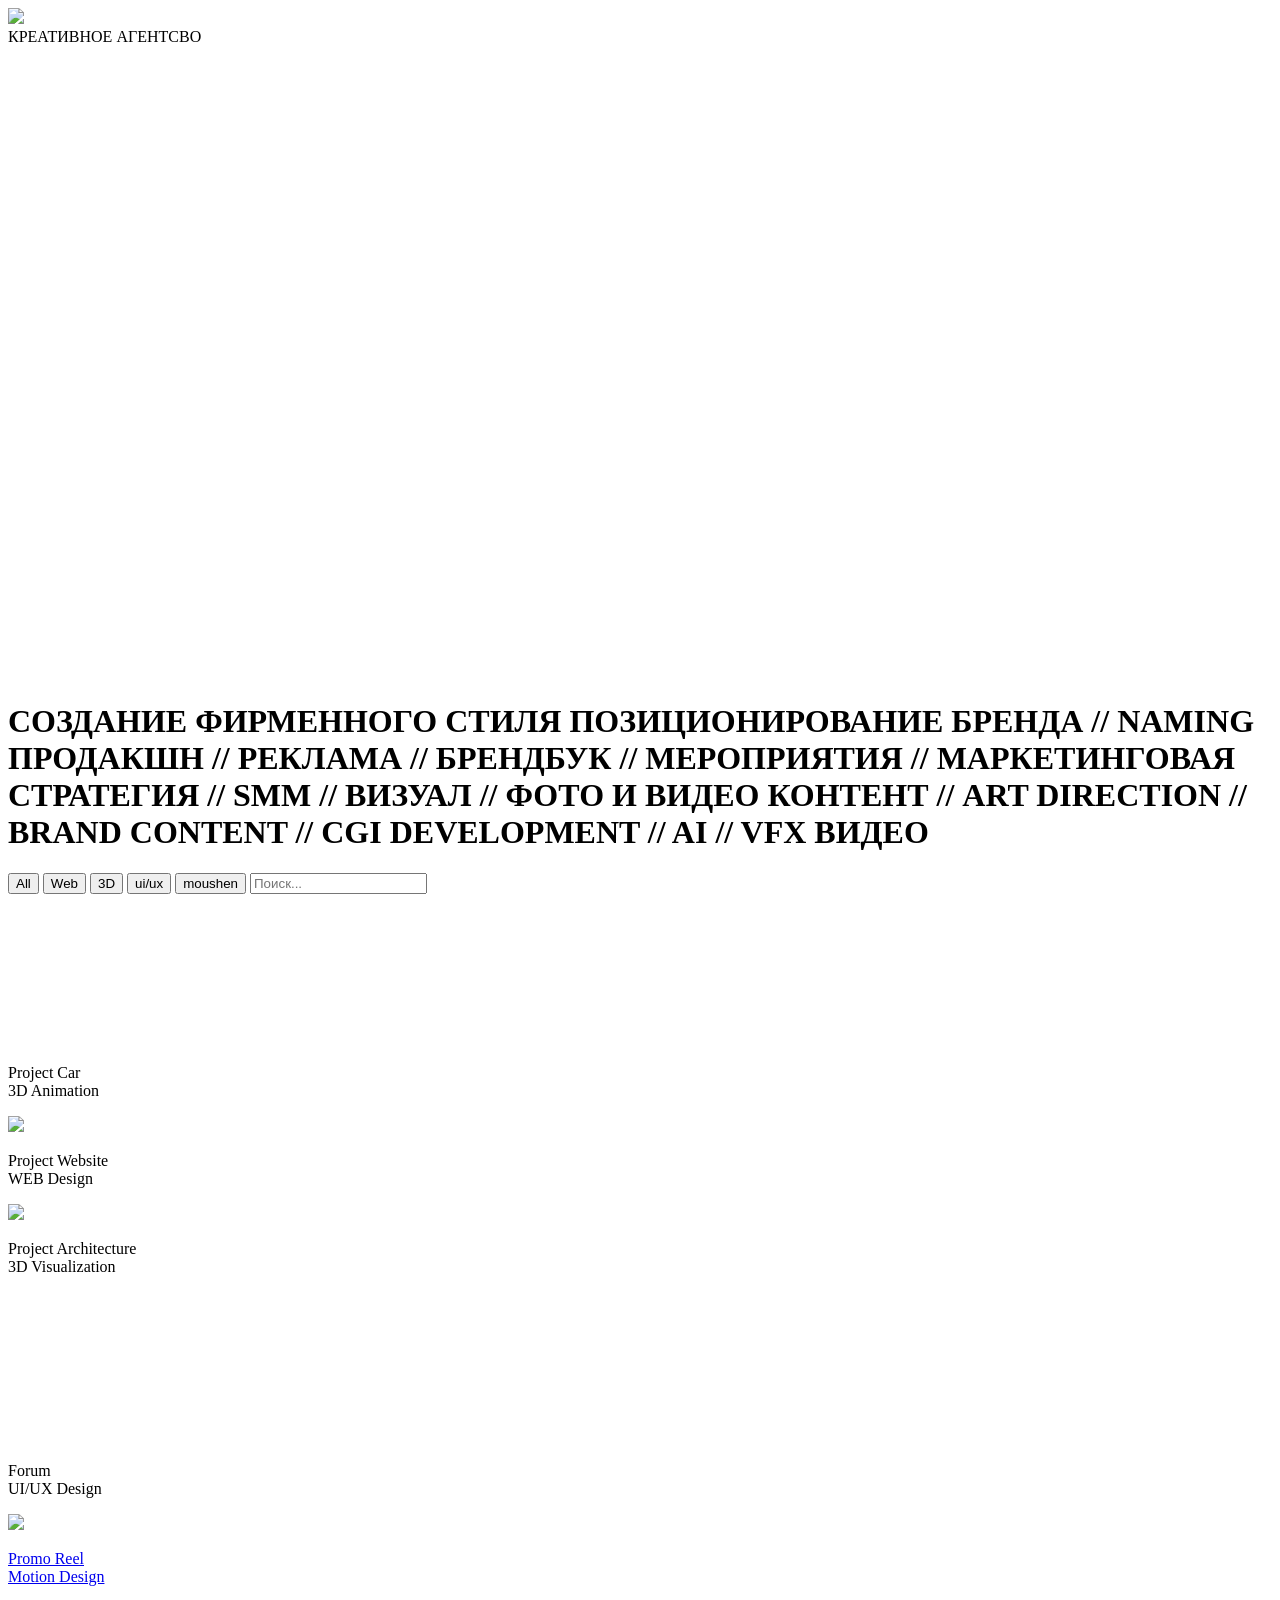
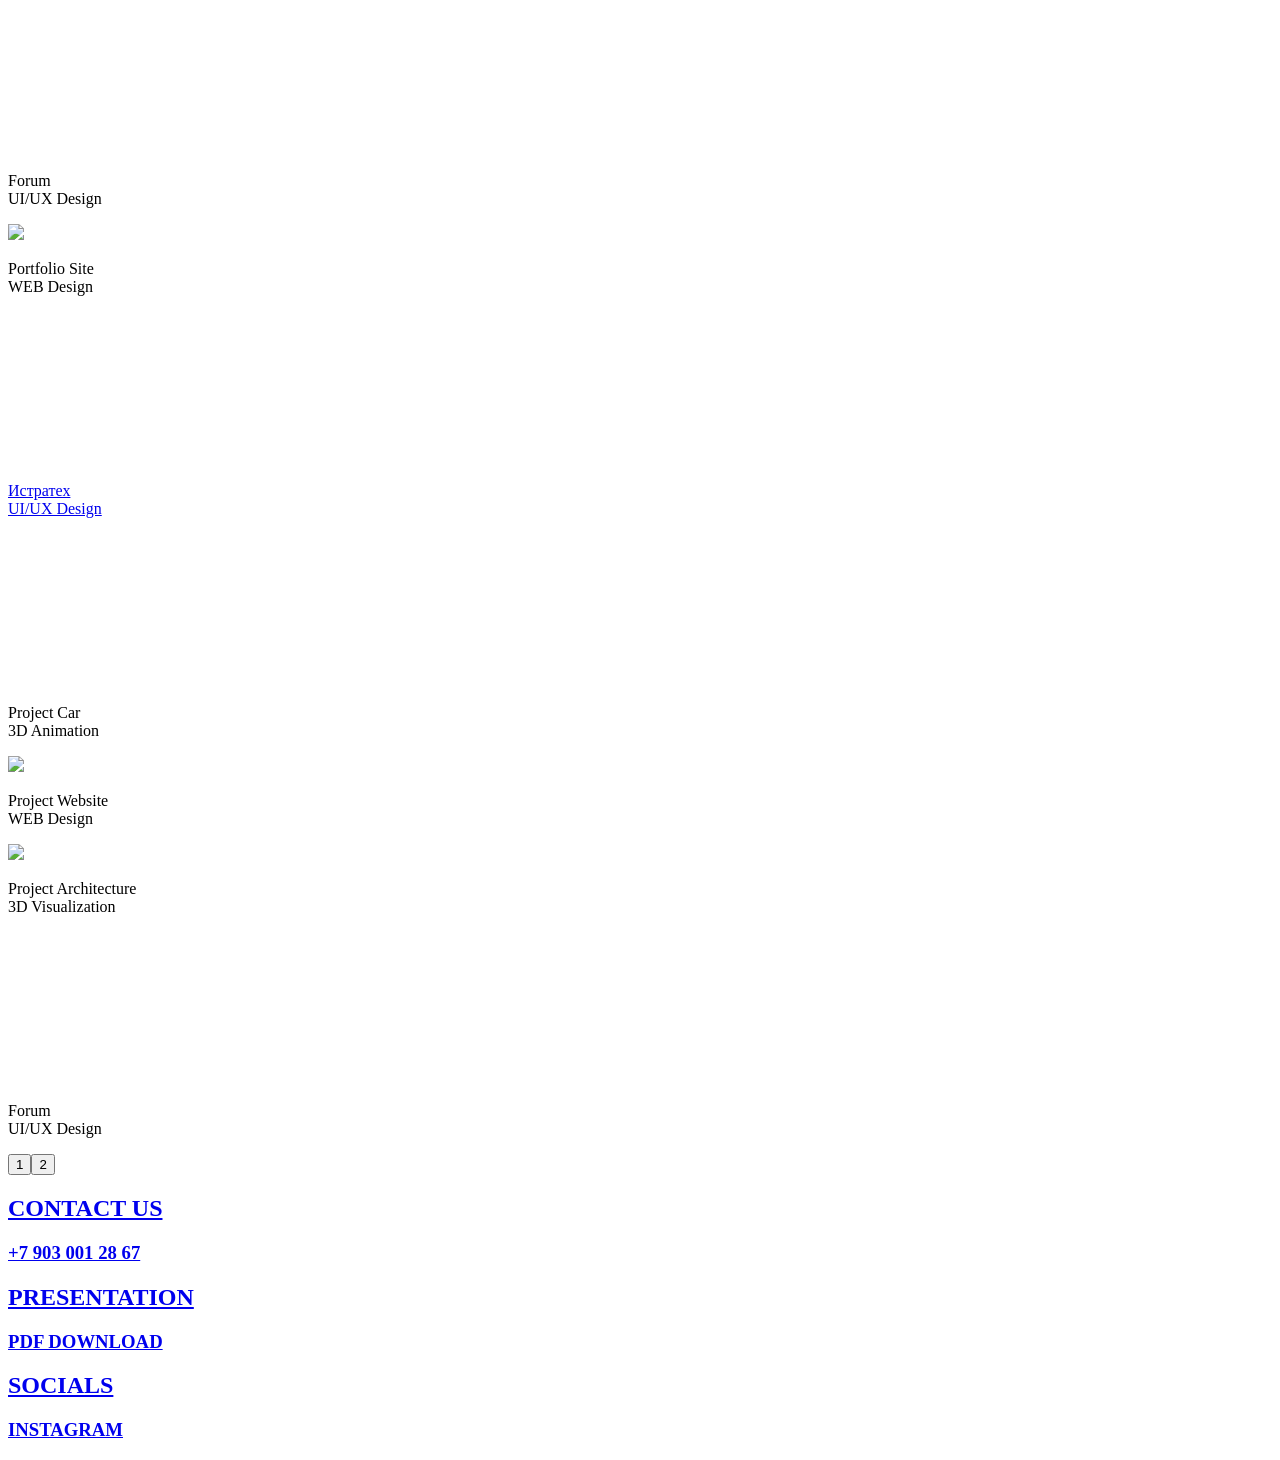
==== Index.html @ 59c6a4c3 "Add files via upload" ====
<!DOCTYPE html>
<html lang="en">

<head>
  <meta charset="UTF-8">
  <link rel='stylesheet' href='main_style.css'>
  <link rel="preconnect" href="https://fonts.googleapis.com">
  <link rel="preconnect" href="https://fonts.gstatic.com" crossorigin>
  <link href="https://fonts.googleapis.com/css2?family=EB+Garamond:ital,wght@0,400..800;1,400..800&display=swap"
    rel="stylesheet">
  <meta name="viewport" content="width = device-width, initial-scale=1.0, maximum-scale=1.0, user-scalable=0">

</head>

<body>

  <header>
    <a href="#">
      <div class="Logo_header">
        <img src="Projects/logo.svg" width="100%">
      </div>
    </a>
    <div class="header_text">КРЕАТИВНОЕ АГЕНТСВО</div>
  </header>

  <div class='main-block'>
    <div class='blocks'>
      <div class="Photo_full_screen">
        <video class="vertical-video" autoplay loop muted playsinline width="100%">
          <source src="Projects/Video_back0001-0250.mp4" type="video/mp4">
        </video>
      </div>
    </div>
    <div class='blocks'>
      <div class="ABOUT_US">
        <h1>СОЗДАНИЕ ФИРМЕННОГО СТИЛЯ ПОЗИЦИОНИРОВАНИЕ БРЕНДА // NAMING ПРОДАКШН // РЕКЛАМА // БРЕНДБУК //
          МЕРОПРИЯТИЯ // МАРКЕТИНГОВАЯ СТРАТЕГИЯ // SMM // ВИЗУАЛ // ФОТО И ВИДЕО КОНТЕНТ // ART DIRECTION //
          BRAND CONTENT // CGI DEVELOPMENT // AI // VFX ВИДЕО
        </h1>
      </div>
    </div>
  </div>

  <div class="container">
    <div class="filters">
      <button class="filter-btn active" data-filter="all">All</button>
      <button class="filter-btn" data-filter="web">Web</button>
      <button class="filter-btn" data-filter="3d">3D</button>
      <button class="filter-btn" data-filter="uiux">ui/ux</button>
      <button class="filter-btn" data-filter="motion">moushen</button>
      <input type="text" id="search-input" placeholder="Поиск..." />
    </div>

    <div class="gallery">
      <div class="project" data-category="3d">
        <div class="content_container"><video autoplay loop muted playsinline>
            <source src="Projects/Video_back0001-0250.mp4" type="video/mp4">
          </video></div>
        <p>Project Car<br><span>3D Animation</span></p>
      </div>
      <div class="project" data-category="web">
        <div class="content_container"><img src="Projects/Масло4.jpg" width="100%"></div>
        <p>Project Website<br><span>WEB Design</span></p>
      </div>
      <div class="project" data-category="3d">
        <div class="content_container"><img src="Projects/MR.png"></div>
        <p>Project Architecture<br><span>3D Visualization</span></p>
      </div>
      <div class="project" data-category="uiux">
        <div class="content_container"><video autoplay loop muted playsinline>
            <source src="Projects/FINAL.mp4" type="video/mp4">
          </video></div>
        <p>Forum<br><span>UI/UX Design</span></p>
      </div>
      <a href="#">
        <div class="project" data-category="motion">
          <div class="content_container"><img src="Projects/Tonko.jpg" height="100%"></div>
          <p>Promo Reel<br><span>Motion Design</span></p>
        </div>
      </a>
      <div class="project" data-category="uiux">
        <div class="content_container"><video autoplay loop muted playsinline>
            <source src="Projects/ТЕСТ САМОЛЕТ0300-0675.mp4" type="video/mp4">
          </video></div>
        <p>Forum<br><span>UI/UX Design</span></p>
      </div>
      <div class="project" data-category="web">
        <div class="content_container"><img src="Projects/noroot.png"></div>
        <p>Portfolio Site<br><span>WEB Design</span></p>
      </div>
      <a href="Project_page/Index.html">
        <div class="project" data-category="uiux">
          <div class="content_container"><video autoplay loop muted playsinline>
              <source src="Projects/11111110001-0126.mp4" type="video/mp4">
            </video></div>
          <p>Истратех<br><span>UI/UX Design</span></p>
        </div>
      </a>
      <div class="project" data-category="3d">
        <div class="content_container"><video autoplay loop muted playsinline>
            <source src="Projects/Video_back0001-0250.mp4" type="video/mp4">
          </video></div>
        <p>Project Car<br><span>3D Animation</span></p>
      </div>
      <div class="project" data-category="web">
        <div class="content_container"><img src="Projects/Масло4.jpg" width="100%"></div>
        <p>Project Website<br><span>WEB Design</span></p>
      </div>
      <div class="project" data-category="3d">
        <div class="content_container"><img src="Projects/MR.png"></div>
        <p>Project Architecture<br><span>3D Visualization</span></p>
      </div>
      <div class="project" data-category="uiux">
        <div class="content_container"><video autoplay loop muted playsinline>
            <source src="Projects/FINAL.mp4" type="video/mp4">
          </video></div>
        <p>Forum<br><span>UI/UX Design</span></p>
      </div>
      <a href="#">
        <div class="project" data-category="motion">
          <div class="content_container"><img src="Projects/Tonko.jpg" height="100%"></div>
          <p>Promo Reel<br><span>Motion Design</span></p>
        </div>
      </a>
      <div class="project" data-category="uiux">
        <div class="content_container"><video autoplay loop muted playsinline>
            <source src="Projects/ТЕСТ САМОЛЕТ0300-0675.mp4" type="video/mp4">
          </video></div>
        <p>Forum<br><span>UI/UX Design</span></p>
      </div>
      <div class="project" data-category="web">
        <div class="content_container"><img src="Projects/noroot.png"></div>
        <p>Portfolio Site<br><span>WEB Design</span></p>
      </div>
      <a href="Project_page/Index.html">
        <div class="project" data-category="uiux">
          <div class="content_container"><video autoplay loop muted playsinline>
              <source src="Projects/11111110001-0126.mp4" type="video/mp4">
            </video></div>
          <p>Истратех<br><span>UI/UX Design</span></p>
        </div>
      </a>
    </div>

    <div class="pagination-container" id="pagination"></div>
  </div>

  <div class="custom-cursor"></div>

  <script>
    const filterButtons = document.querySelectorAll(".filter-btn");
    const searchInput = document.querySelector("#search-input");
    const projects = document.querySelectorAll(".project");
    const paginationContainer = document.querySelector("#pagination");

    let currentFilter = "all";
    let currentPage = 1;
    const itemsPerPage = 12; // Установите, сколько проектов показывать на странице

    function filterProjects() {
      const searchTerm = searchInput.value.toLowerCase();

      // 1. Сначала фильтруем по категории и поиску
      const filteredProjects = Array.from(projects).filter(project => {
        const category = project.dataset.category.toLowerCase();
        const text = project.innerText.toLowerCase();
        const matchesCategory = currentFilter === "all" || category === currentFilter;
        const matchesSearch = text.includes(searchTerm);
        return matchesCategory && matchesSearch;
      });

      // 2. Считаем страницы
      const totalPages = Math.ceil(filteredProjects.length / itemsPerPage);

      // Скрываем все проекты
      projects.forEach(project => {
        const el = project.parentElement.tagName === 'A' ? project.parentElement : project;
        el.style.display = "none";
        el.style.opacity = "0";
      });

      // 3. Показываем только те, что попадают в текущую страницу
      const start = (currentPage - 1) * itemsPerPage;
      const end = start + itemsPerPage;
      const projectsToDisplay = filteredProjects.slice(start, end);

      projectsToDisplay.forEach((project, index) => {
        const el = project.parentElement.tagName === 'A' ? project.parentElement : project;
        el.style.display = "block";
        setTimeout(() => {
          el.style.opacity = "1";
          el.style.transform = "scale(1)";
        }, index * 50);
      });

      renderPagination(totalPages);
    }

    function renderPagination(total) {
      paginationContainer.innerHTML = "";
      if (total <= 1) return; // Не рисуем, если страница одна

      for (let i = 1; i <= total; i++) {
        const btn = document.createElement("button");
        btn.classList.add("page-num");
        if (i === currentPage) btn.classList.add("active");
        btn.innerText = i;
        btn.addEventListener("click", () => {
          currentPage = i;
          filterProjects();
          window.scrollTo({ top: document.querySelector('.container').offsetTop - 50, behavior: 'smooth' });
        });
        paginationContainer.appendChild(btn);
      }
    }

    // === СОБЫТИЯ ===
    filterButtons.forEach(button => {
      button.addEventListener("click", () => {
        filterButtons.forEach(btn => btn.classList.remove("active"));
        button.classList.add("active");
        currentFilter = button.dataset.filter;
        currentPage = 1; // Сброс на 1 страницу при смене фильтра
        filterProjects();
      });
    });

    searchInput.addEventListener("input", () => {
      currentPage = 1; // Сброс на 1 страницу при поиске
      filterProjects();
    });

    // Первый запуск
    filterProjects();

    // === КУРСОР (ваш код) ===
    document.addEventListener('DOMContentLoaded', () => {
      const cursor = document.querySelector('.custom-cursor');
      if (!cursor) return;
      document.addEventListener('mousemove', (e) => {
        requestAnimationFrame(() => {
          cursor.style.left = e.clientX + 'px';
          cursor.style.top = e.clientY + 'px';
        });
      });
      document.addEventListener('mousedown', () => cursor.classList.add('active'));
      document.addEventListener('mouseup', () => cursor.classList.remove('active'));
    });
  </script>

  <footer>
    <a href="tel:+79030012867">
      <div class="Footer_inf">
        <h2>CONTACT US</h2>
        <h3>+7 903 001 28 67</h3>
      </div>
    </a>
    <a href="#">
      <div class="Footer_inf">
        <h2>PRESENTATION</h2>
        <h3>PDF DOWNLOAD</h3>
      </div>
    </a>
    <a href="#">
      <div class="Footer_inf">
        <h2>SOCIALS</h2>
        <h3>INSTAGRAM</h3>
      </div>
    </a>
  </footer>
</body>

</html>
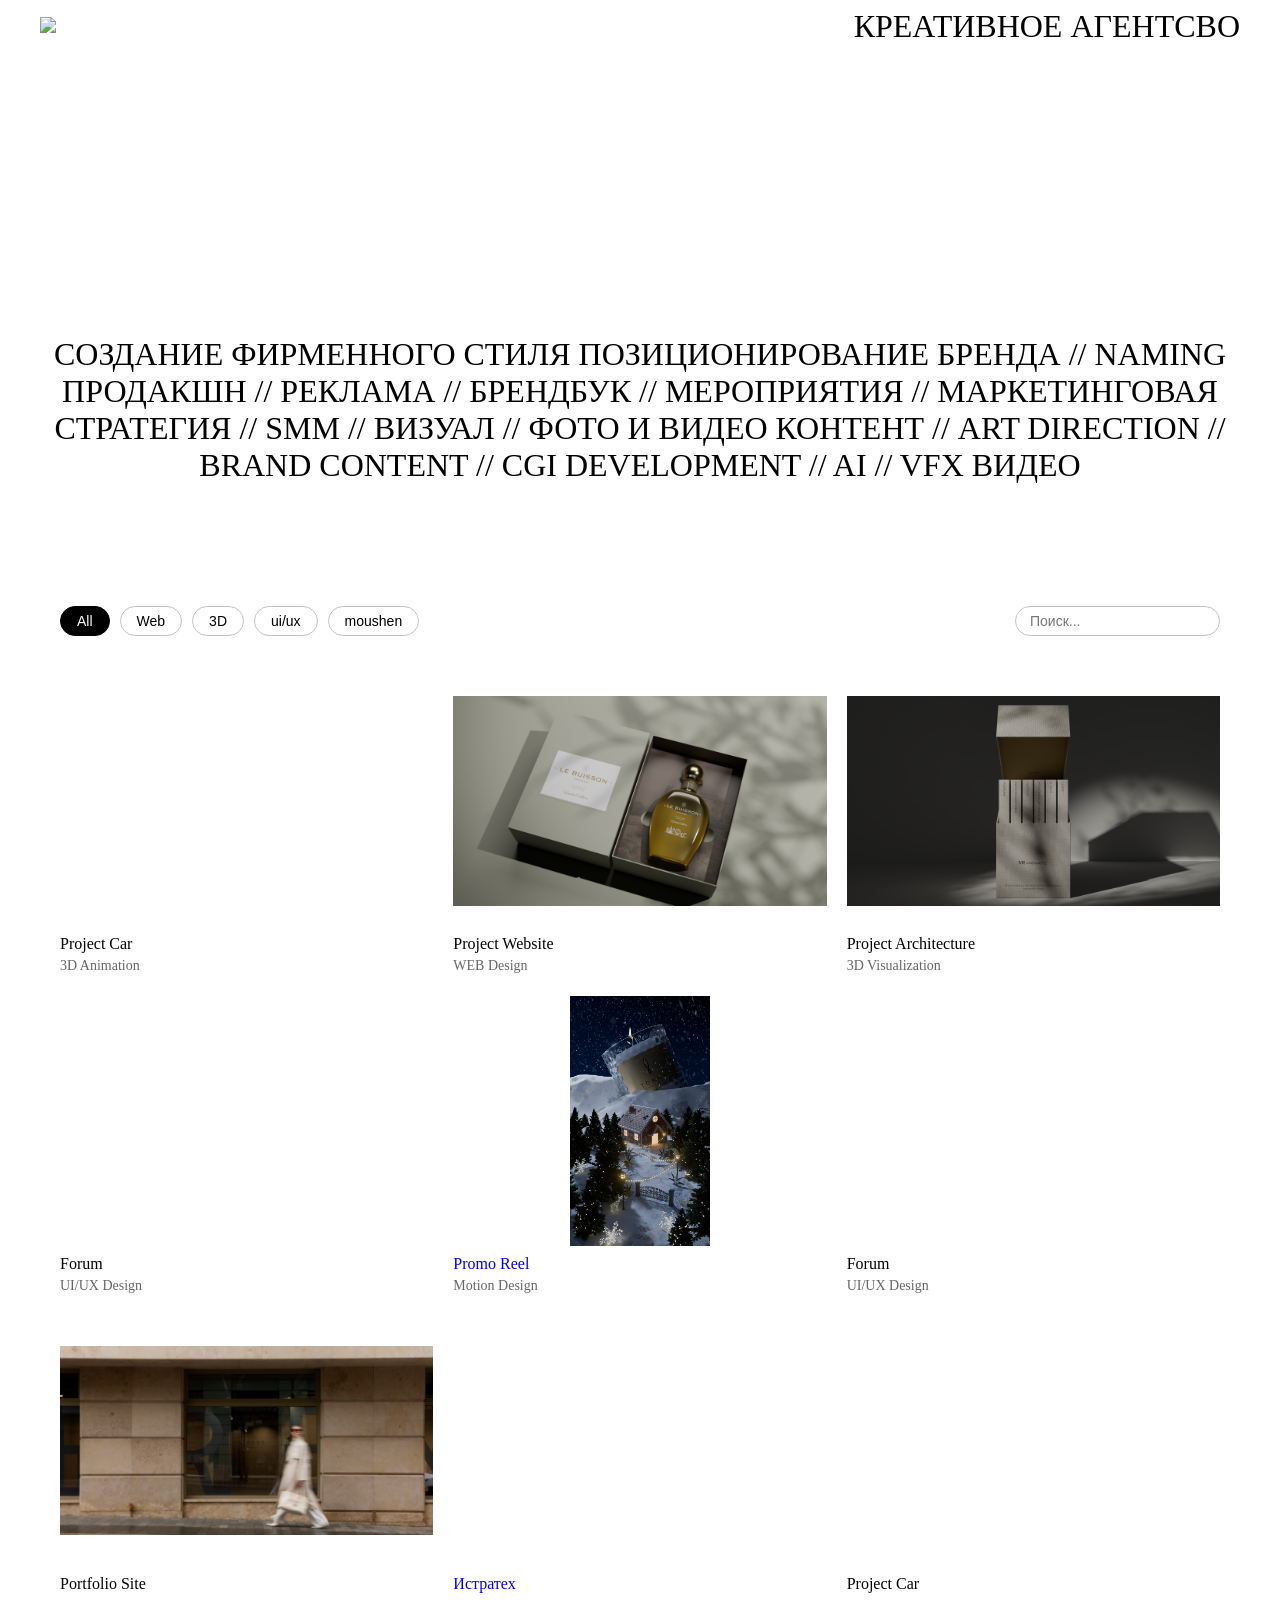
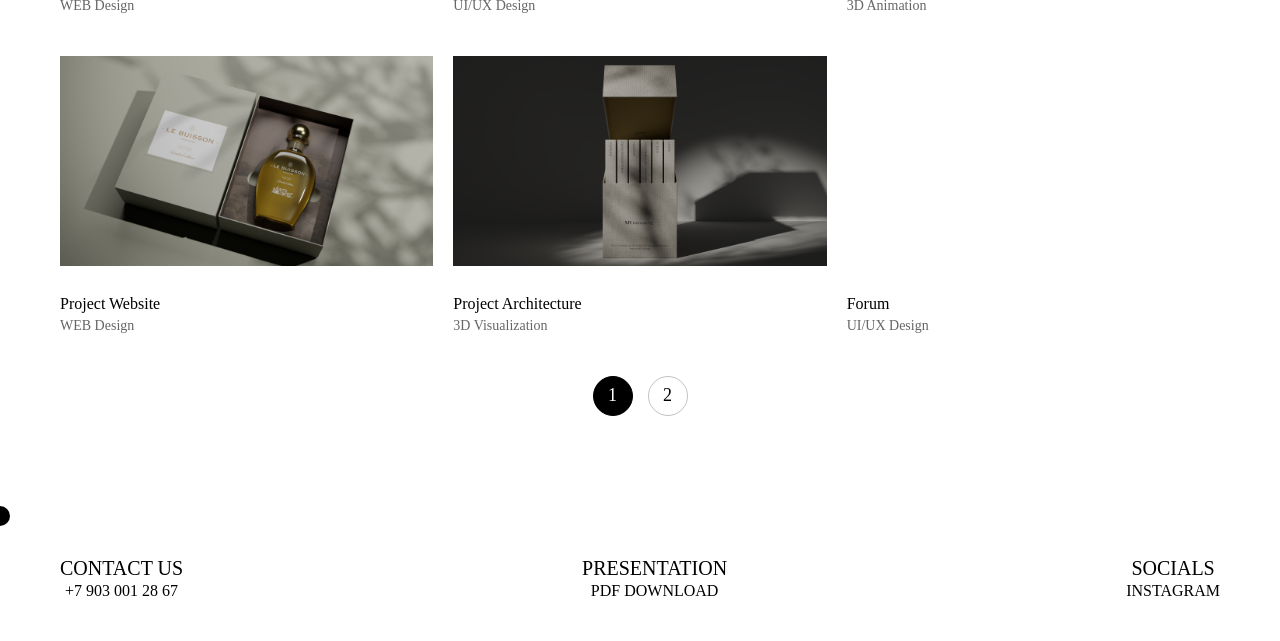
==== commit 587bba0f: "Update Index.html" ====
--- a/Index.html
+++ b/Index.html
@@ -3,7 +3,7 @@
 
 <head>
   <meta charset="UTF-8">
-  <link rel='stylesheet' href='main_style.css'>
+  <link rel='stylesheet' href='Main_style.css'>
   <link rel="preconnect" href="https://fonts.googleapis.com">
   <link rel="preconnect" href="https://fonts.gstatic.com" crossorigin>
   <link href="https://fonts.googleapis.com/css2?family=EB+Garamond:ital,wght@0,400..800;1,400..800&display=swap"
@@ -270,4 +270,4 @@
   </footer>
 </body>
 
-</html>+</html>
--- a/Main_style.css
+++ b/Main_style.css
@@ -0,0 +1,317 @@
+header {
+    display: flex;
+    align-items: center;
+    max-width: 1920px;
+    justify-content: space-between;
+    margin: 20px 0px;
+    text-decoration: none;
+    user-select: none;
+    cursor: none;
+    margin: 0px 40px;
+}
+
+
+
+.Logo_header {
+    max-width: 300px;
+}
+
+.header_text {
+    font-family: "EB Garamond", serif;
+    font-size: 32px;
+    font-weight: 400px;
+    color: var(--black);
+}
+
+.custom-cursor {
+  width: 20px;
+  height: 20px;
+  background: white;
+  border-radius: 50%;
+
+  position: fixed;
+  pointer-events: none;
+  transform: translate(-50%, -50%);
+
+  mix-blend-mode: difference;
+  z-index: 9999;
+
+  transition: transform 0.15s ease;
+}
+
+/* состояние при клике */
+.custom-cursor.active {
+  transform: translate(-50%, -50%) scale(2);
+}
+
+body {
+    margin-left: auto;
+    margin-right: auto;
+    max-width: 1920px;
+    padding: 0px 0px;
+    background: #fff;
+    font-family: "EB Garamond", serif;
+    text-decoration: none;
+    user-select: none;
+    cursor: none;
+    
+
+}
+
+footer {
+    display: flex;
+    justify-content: space-between;
+    margin: 40px 60px;
+}
+
+.Footer_inf {
+    display: block;
+    text-align: center;
+    text-decoration: none;
+}
+
+
+:root {
+    --green: #04b10b;
+    --black: #000;
+}
+
+a {
+    text-decoration: none;
+}
+a, a * {
+    cursor: none !important;
+}
+
+button{
+    cursor: none !important;
+}
+
+h1 {
+   
+    font-weight: 400;
+    font-size: clamp(24px, 4vw, 32px);
+
+}
+
+h2 {
+    font-family: "EB Garamond", serif;
+    font-size: 20px;
+    line-height: 1.25;
+    font-weight: 400;
+    margin: 0px;
+    color: var(--black);
+
+}
+
+h3 {
+    font-family: "EB Garamond", serif;
+    font-size: 16px;
+    line-height: 1.25;
+    font-weight: 400;
+    margin: 0px;
+    color: var(--black);
+
+}
+
+
+
+
+
+
+::-webkit-scrollbar {
+    width: 0;
+}
+
+.main-block {
+    z-index: 0;
+    display: flex;
+    flex-direction: column;
+}
+
+.blocks {
+    display: flex;
+    scroll-snap-align: center;
+    width: 100%;
+    height: 100%;
+}
+
+
+.Photo_full_screen {
+    display: flex;
+    object-fit: fill;
+    
+    margin: 40px 0px;
+}
+
+
+
+.ABOUT_US {
+    text-align: center;
+    margin: 40px 40px;
+}
+
+
+
+
+
+
+
+.container {
+    display: block;
+    max-width: 1920px;
+    margin: auto;
+    padding: 60px;
+
+
+
+}
+
+.filters {
+    display: flex;
+    flex-wrap: wrap;
+    align-items: center;
+    gap: 10px;
+    margin-bottom: 40px;
+}
+
+.filter-btn {
+    background: none;
+    border: 1px solid #c3c3c3;
+    border-radius: 20px;
+    padding: 6px 16px;
+    font-size: 14px;
+    cursor: pointer;
+    transition: all 0.3s ease;
+}
+
+.filter-btn.active {
+    background: #000;
+    color: #fff;
+    border-color: #000;
+}
+
+.filter-btn:hover {
+    background: #000;
+    color: #fff;
+}
+
+/* Поле поиска */
+#search-input {
+    margin-left: auto;
+    padding: 6px 14px;
+    border-radius: 20px;
+    border: 1px solid #c3c3c3;
+    font-size: 14px;
+    outline: none;
+    transition: all 0.3s ease;
+}
+
+#search-input:focus {
+    border-color: #000;
+}
+
+.gallery {
+    display: grid;
+    grid-template-columns: repeat(auto-fit, minmax(250px, 1fr));
+    gap: 20px 20px;
+    grid-auto-rows: 300px;
+    /* каждая строка — 300px */
+    margin: 0px;
+    max-width: calc(600px * 5 + 30px * 4); /* 5 колонок + 4 промежутка */
+
+
+}
+
+.project {
+    display: flex;
+    flex-direction: column;
+    align-content: center;
+    text-align: left;
+    transition: opacity 0.3s ease, transform 0.3s ease;
+    justify-content: center;
+
+}
+
+.project img {
+    object-fit: contain;
+    overflow: hidden;
+    width: 100%;
+    display: block;
+    transition: transform 0.5s ease;
+}
+
+.project p {
+    margin-top: 8px;
+    font-size: 16px;
+    line-height: 1.3;
+
+}
+
+.project span {
+    color: #666;
+    font-size: 14px;
+}
+
+
+
+.project video {
+    object-fit: contain;
+    overflow: hidden;
+    height: 100%;
+    width: 100%;
+    transition: transform 0.5s ease;
+    
+}
+
+
+.content_container {
+
+    align-content: center;
+    height: 250px;
+    overflow: hidden;
+}
+
+
+.project:hover {
+    
+}
+
+.project:hover img,
+.project:hover video {
+    transform:  scale(1.2);
+    transition: transform 0.5s ease; 
+}
+
+
+.gallery {
+    grid-template-columns: repeat(auto-fill, minmax(300px, 1fr));
+}
+
+
+ /* Добавляем стили для пагинации, если их нет в CSS */
+    .pagination-container {
+      display: flex;
+      justify-content: center;
+      gap: 15px;
+      margin: 40px 0;
+    }
+    .page-num {
+      background: none;
+      border: 1px solid #c3c3c3;
+      width: 40px;
+      height: 40px;
+      border-radius: 50%;
+      display: flex;
+      justify-content: center;
+      align-items: center;
+      font-family: "EB Garamond", serif;
+      font-size: 18px;
+      transition: all 0.3s ease;
+      cursor: none; /* Чтобы ваш кастомный курсор работал */
+    }
+    .page-num.active {
+      background: #000;
+      color: #fff;
+      border-color: #000;
+    }
